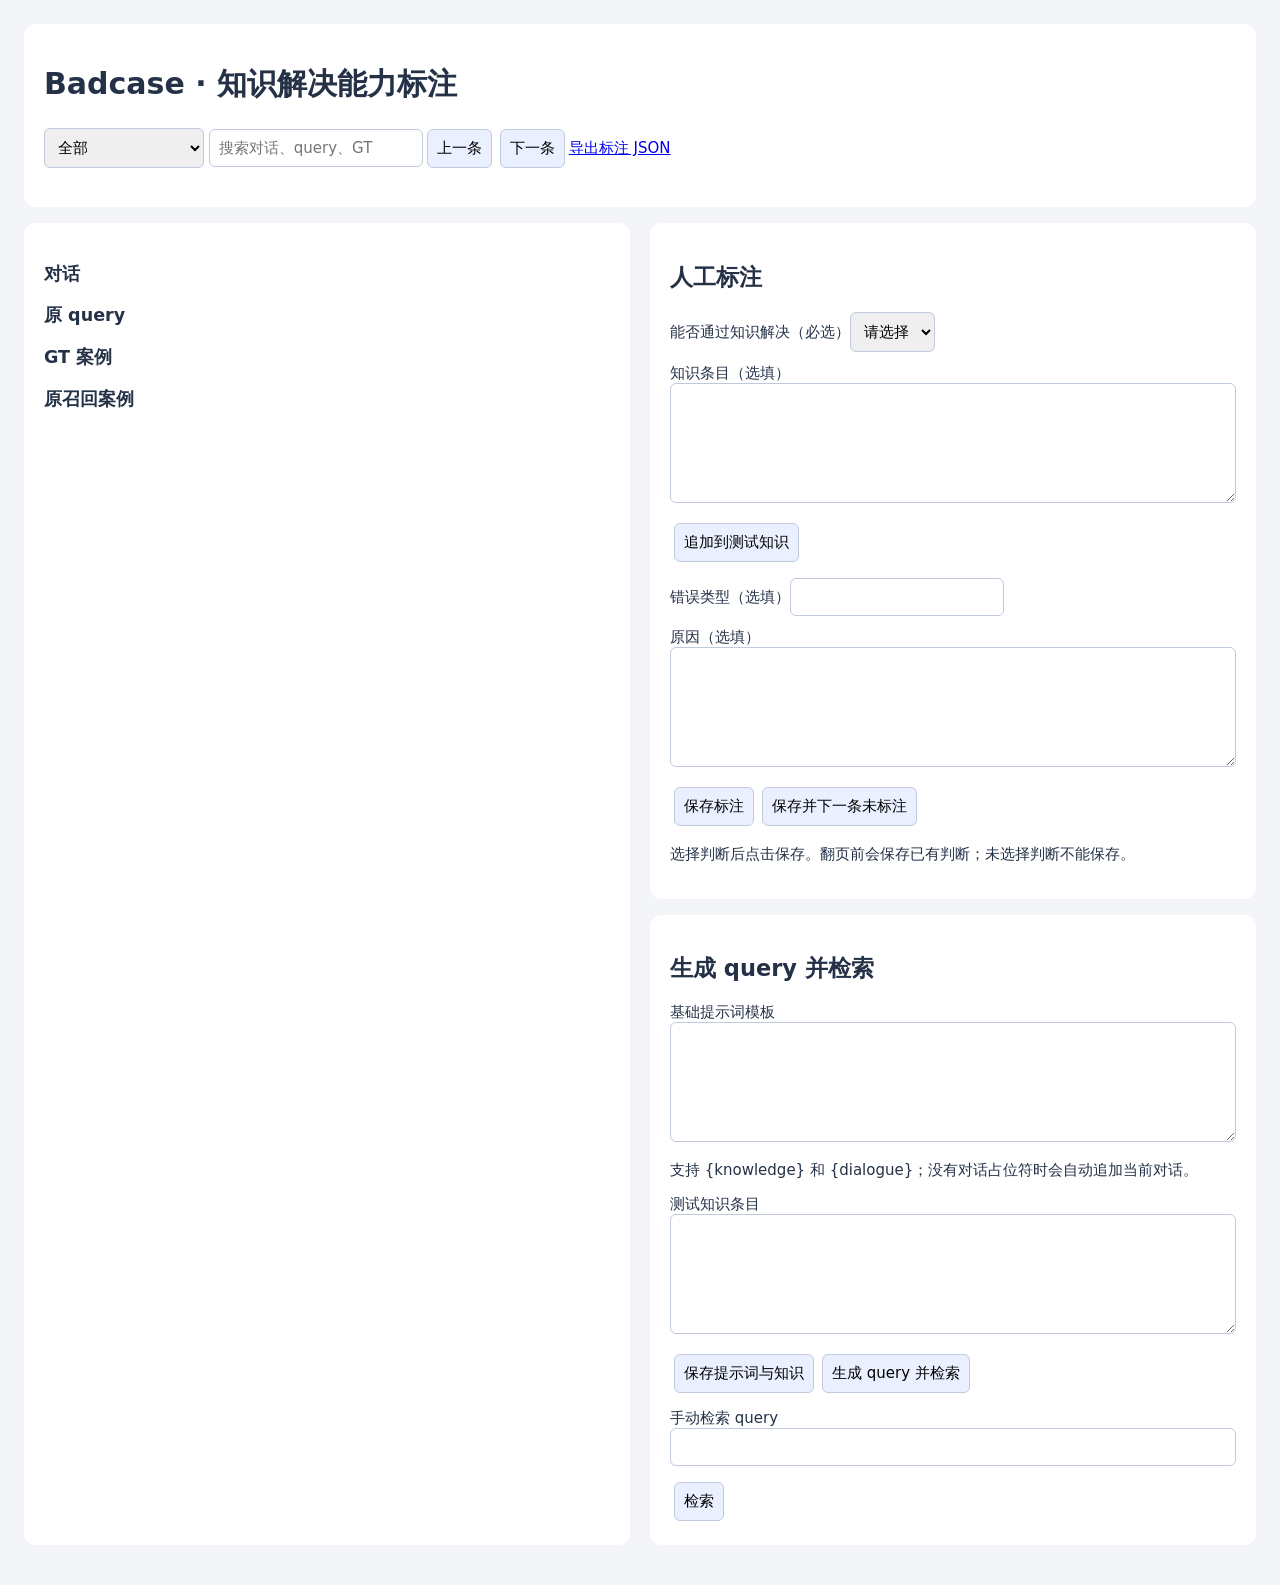
==== label_badcase/knowledge_static/index.html @ 34fce2ea "添加知识判断标注器" ====
<!doctype html><html lang="zh"><meta charset="utf-8"><title>知识解决能力标注</title><style>body{font:15px system-ui;background:#f3f5f9;color:#243147;margin:24px}header,section{background:white;padding:20px;border-radius:12px;margin-bottom:16px}main{display:grid;grid-template-columns:1fr 1fr;gap:20px}textarea,input,select,button{font:inherit;padding:9px;border:1px solid #bfcbdc;border-radius:6px;box-sizing:border-box}textarea{width:100%;min-height:120px}button{cursor:pointer;background:#eaf0ff;margin:4px}pre{white-space:pre-wrap;overflow-wrap:anywhere}label{display:block;margin:12px 0}#status{color:#125ba4}details{padding:10px;border-bottom:1px solid #ddd}@media(max-width:900px){main{display:block}}</style>
<header><h1>Badcase · 知识解决能力标注</h1><p id="stats"></p><select id="filter"><option value="all">全部</option><option value="pending">未标注</option><option value="yes">能通过知识解决</option><option value="no">不能通过知识解决</option></select> <input id="search" placeholder="搜索对话、query、GT"><button id="prev">上一条</button><button id="next">下一条</button><span id="position"></span><a href="/api/export" download="knowledge_annotations.json">导出标注 JSON</a><p id="status" role="status"></p></header>
<main><section><h2 id="recordTitle"></h2><h3>对话</h3><pre id="dialogue"></pre><h3>原 query</h3><pre id="original"></pre><h3>GT 案例</h3><div id="gt"></div><h3>原召回案例</h3><div id="retrieved"></div></section><div><section><h2>人工标注</h2><label>能否通过知识解决（必选）<select id="decision"><option value="">请选择</option><option value="yes">能</option><option value="no">不能</option></select></label><div id="yesFields"><label>知识条目（选填）<textarea id="entry"></textarea></label><button id="useEntry">追加到测试知识</button></div><div id="noFields"><label>错误类型（选填）<input id="errorType" list="types"><datalist id="types"></datalist></label><label>原因（选填）<textarea id="reason"></textarea></label></div><button id="save">保存标注</button><button id="saveNext">保存并下一条未标注</button><p>选择判断后点击保存。翻页前会保存已有判断；未选择判断不能保存。</p></section><section><h2>生成 query 并检索</h2><label>基础提示词模板<textarea id="prompt"></textarea></label><p>支持 {knowledge} 和 {dialogue}；没有对话占位符时会自动追加当前对话。</p><label>测试知识条目<textarea id="knowledge"></textarea></label><button id="saveSettings">保存提示词与知识</button><button id="generate">生成 query 并检索</button><label>手动检索 query<input id="query" style="width:100%"></label><button id="retrieve">检索</button><div id="results"></div></section></div></main><script src="/app.js"></script></html>
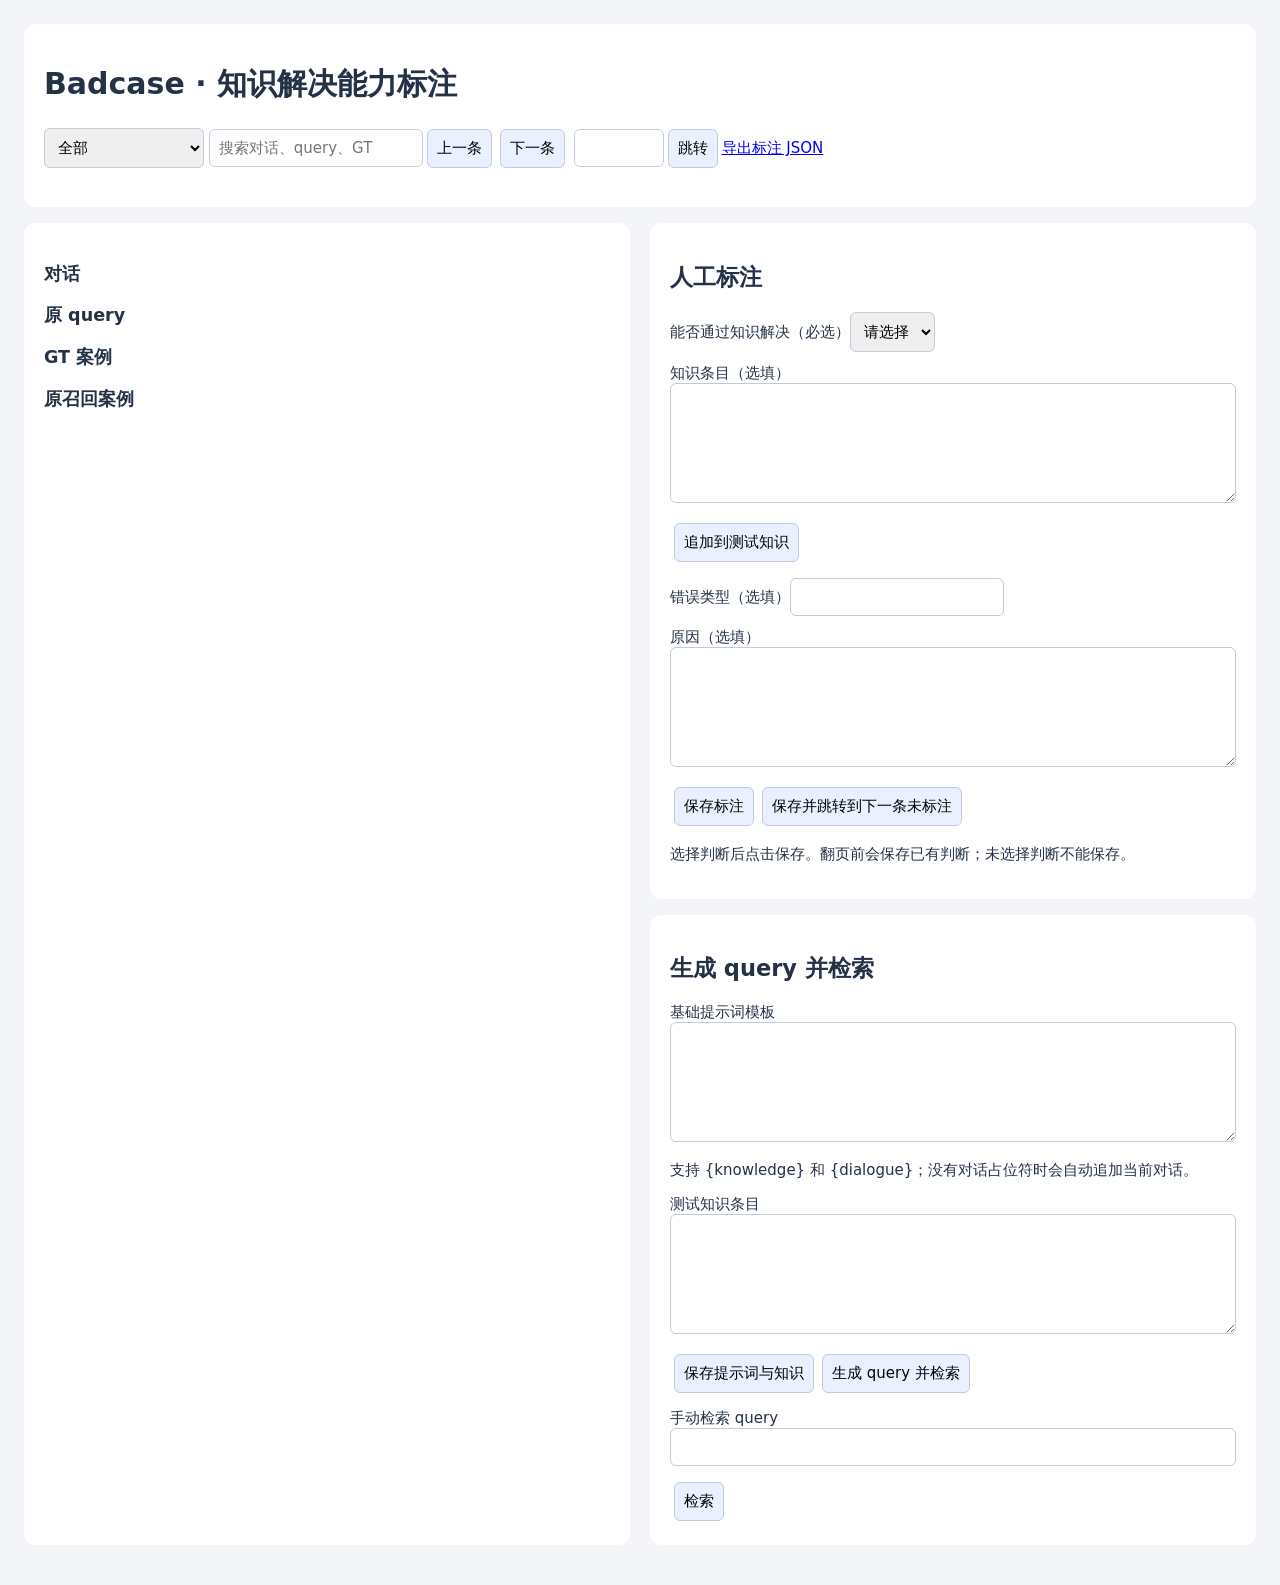
==== commit 8fa64409: "完善标注器" ====
--- a/label_badcase/knowledge_static/index.html
+++ b/label_badcase/knowledge_static/index.html
@@ -1,3 +1,3 @@
 <!doctype html><html lang="zh"><meta charset="utf-8"><title>知识解决能力标注</title><style>body{font:15px system-ui;background:#f3f5f9;color:#243147;margin:24px}header,section{background:white;padding:20px;border-radius:12px;margin-bottom:16px}main{display:grid;grid-template-columns:1fr 1fr;gap:20px}textarea,input,select,button{font:inherit;padding:9px;border:1px solid #bfcbdc;border-radius:6px;box-sizing:border-box}textarea{width:100%;min-height:120px}button{cursor:pointer;background:#eaf0ff;margin:4px}pre{white-space:pre-wrap;overflow-wrap:anywhere}label{display:block;margin:12px 0}#status{color:#125ba4}details{padding:10px;border-bottom:1px solid #ddd}@media(max-width:900px){main{display:block}}</style>
-<header><h1>Badcase · 知识解决能力标注</h1><p id="stats"></p><select id="filter"><option value="all">全部</option><option value="pending">未标注</option><option value="yes">能通过知识解决</option><option value="no">不能通过知识解决</option></select> <input id="search" placeholder="搜索对话、query、GT"><button id="prev">上一条</button><button id="next">下一条</button><span id="position"></span><a href="/api/export" download="knowledge_annotations.json">导出标注 JSON</a><p id="status" role="status"></p></header>
-<main><section><h2 id="recordTitle"></h2><h3>对话</h3><pre id="dialogue"></pre><h3>原 query</h3><pre id="original"></pre><h3>GT 案例</h3><div id="gt"></div><h3>原召回案例</h3><div id="retrieved"></div></section><div><section><h2>人工标注</h2><label>能否通过知识解决（必选）<select id="decision"><option value="">请选择</option><option value="yes">能</option><option value="no">不能</option></select></label><div id="yesFields"><label>知识条目（选填）<textarea id="entry"></textarea></label><button id="useEntry">追加到测试知识</button></div><div id="noFields"><label>错误类型（选填）<input id="errorType" list="types"><datalist id="types"></datalist></label><label>原因（选填）<textarea id="reason"></textarea></label></div><button id="save">保存标注</button><button id="saveNext">保存并下一条未标注</button><p>选择判断后点击保存。翻页前会保存已有判断；未选择判断不能保存。</p></section><section><h2>生成 query 并检索</h2><label>基础提示词模板<textarea id="prompt"></textarea></label><p>支持 {knowledge} 和 {dialogue}；没有对话占位符时会自动追加当前对话。</p><label>测试知识条目<textarea id="knowledge"></textarea></label><button id="saveSettings">保存提示词与知识</button><button id="generate">生成 query 并检索</button><label>手动检索 query<input id="query" style="width:100%"></label><button id="retrieve">检索</button><div id="results"></div></section></div></main><script src="/app.js"></script></html>
+<header><h1>Badcase · 知识解决能力标注</h1><p id="stats"></p><select id="filter"><option value="all">全部</option><option value="pending">未标注</option><option value="yes">能通过知识解决</option><option value="no">不能通过知识解决</option></select> <input id="search" placeholder="搜索对话、query、GT"><button id="prev">上一条</button><button id="next">下一条</button><span id="position"></span> <input id="pageNumber" type="number" min="1" step="1" aria-label="跳转页码" style="width:90px"><button id="jump">跳转</button><a href="/api/export" download="knowledge_annotations.json">导出标注 JSON</a><p id="status" role="status"></p></header>
+<main><section><h2 id="recordTitle"></h2><h3>对话</h3><pre id="dialogue"></pre><h3>原 query</h3><pre id="original"></pre><h3>GT 案例</h3><div id="gt"></div><h3>原召回案例</h3><div id="retrieved"></div></section><div><section><h2>人工标注</h2><label>能否通过知识解决（必选）<select id="decision"><option value="">请选择</option><option value="yes">能</option><option value="no">不能</option></select></label><div id="yesFields"><label>知识条目（选填）<textarea id="entry"></textarea></label><button id="useEntry">追加到测试知识</button></div><div id="noFields"><label>错误类型（选填）<input id="errorType" list="types"><datalist id="types"></datalist></label><label>原因（选填）<textarea id="reason"></textarea></label></div><button id="save">保存标注</button><button id="saveNext">保存并跳转到下一条未标注</button><p>选择判断后点击保存。翻页前会保存已有判断；未选择判断不能保存。</p></section><section><h2>生成 query 并检索</h2><label>基础提示词模板<textarea id="prompt"></textarea></label><p>支持 {knowledge} 和 {dialogue}；没有对话占位符时会自动追加当前对话。</p><label>测试知识条目<textarea id="knowledge"></textarea></label><button id="saveSettings">保存提示词与知识</button><button id="generate">生成 query 并检索</button><label>手动检索 query<input id="query" style="width:100%"></label><button id="retrieve">检索</button><div id="results"></div></section></div></main><script src="/app.js"></script></html>
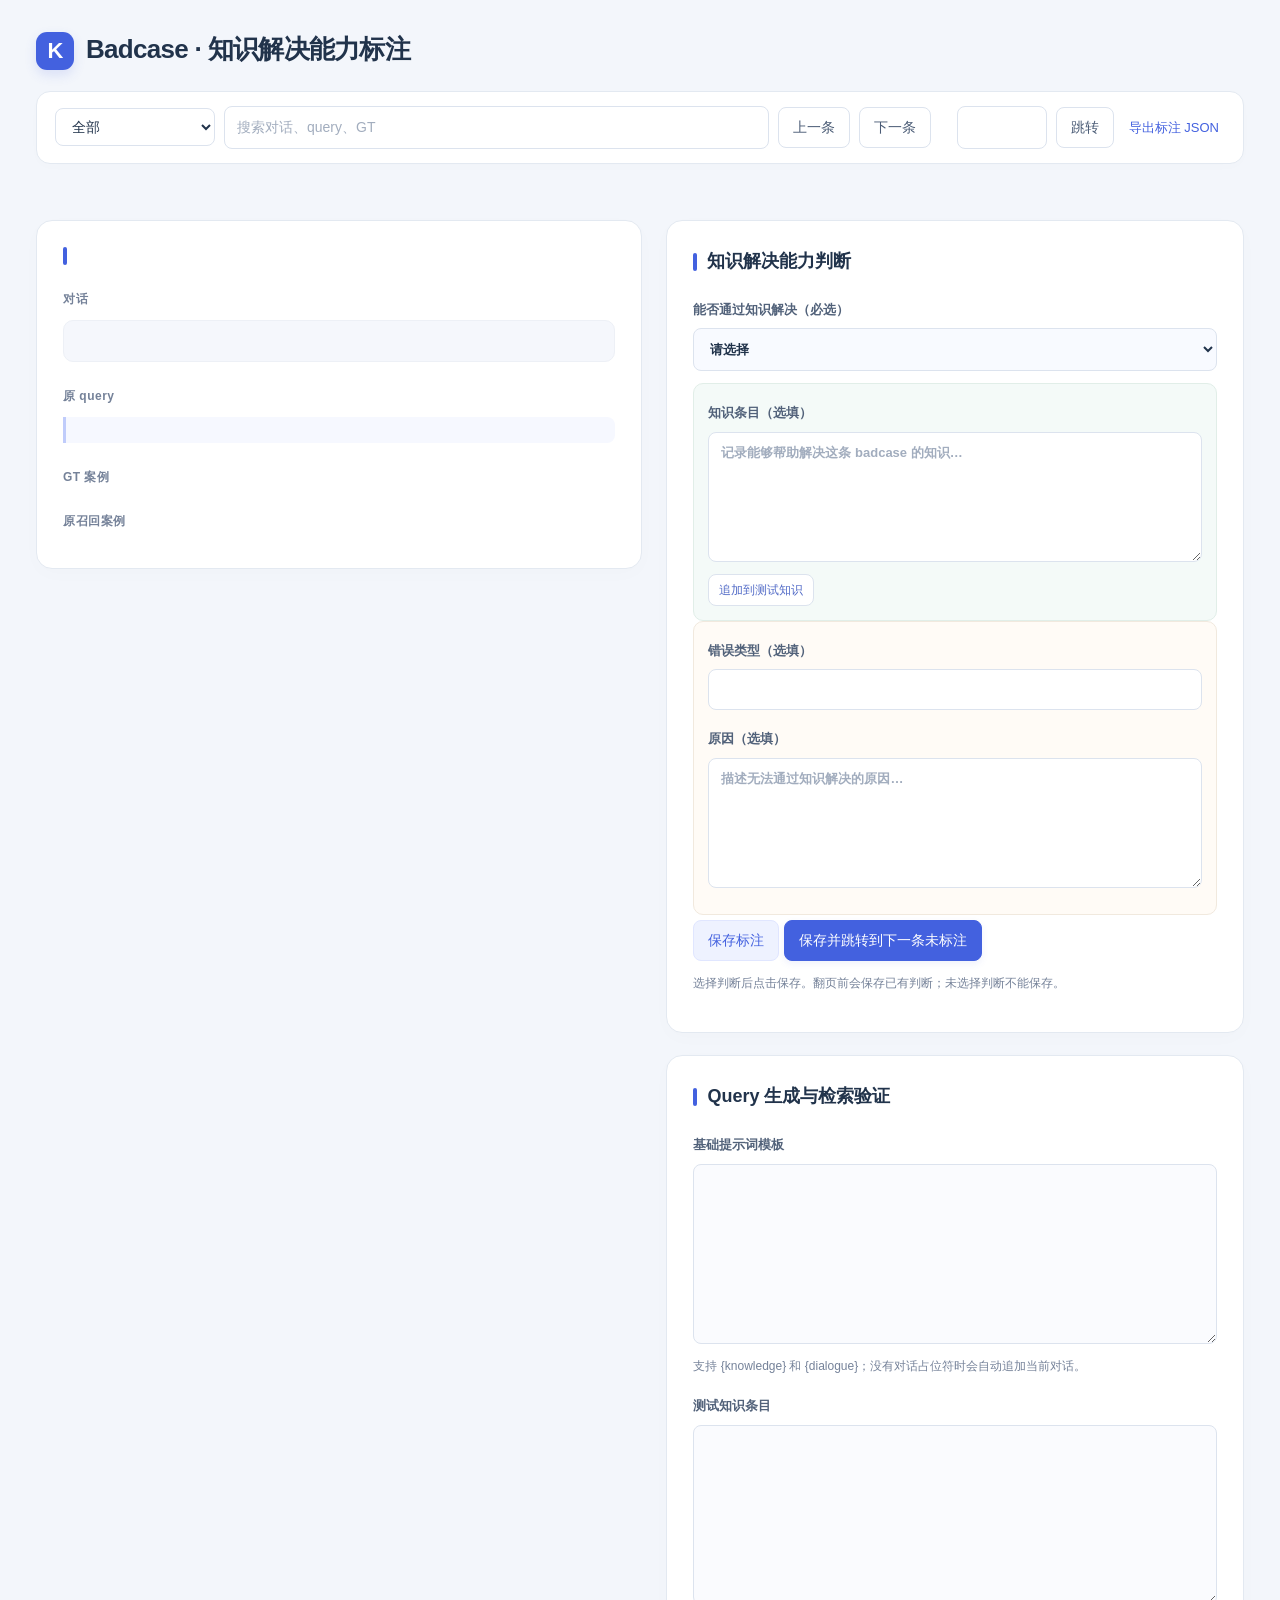
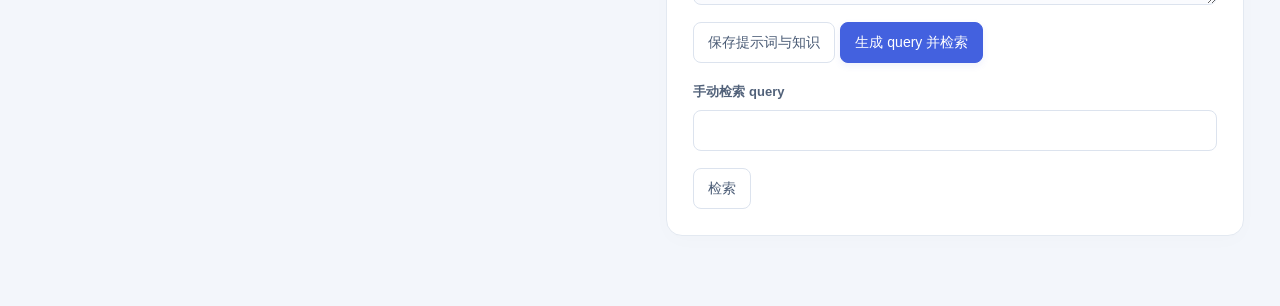
==== commit 416a2356: "样式美化" ====
--- a/label_badcase/knowledge_static/index.html
+++ b/label_badcase/knowledge_static/index.html
@@ -1,3 +1,5 @@
-<!doctype html><html lang="zh"><meta charset="utf-8"><title>知识解决能力标注</title><style>body{font:15px system-ui;background:#f3f5f9;color:#243147;margin:24px}header,section{background:white;padding:20px;border-radius:12px;margin-bottom:16px}main{display:grid;grid-template-columns:1fr 1fr;gap:20px}textarea,input,select,button{font:inherit;padding:9px;border:1px solid #bfcbdc;border-radius:6px;box-sizing:border-box}textarea{width:100%;min-height:120px}button{cursor:pointer;background:#eaf0ff;margin:4px}pre{white-space:pre-wrap;overflow-wrap:anywhere}label{display:block;margin:12px 0}#status{color:#125ba4}details{padding:10px;border-bottom:1px solid #ddd}@media(max-width:900px){main{display:block}}</style>
-<header><h1>Badcase · 知识解决能力标注</h1><p id="stats"></p><select id="filter"><option value="all">全部</option><option value="pending">未标注</option><option value="yes">能通过知识解决</option><option value="no">不能通过知识解决</option></select> <input id="search" placeholder="搜索对话、query、GT"><button id="prev">上一条</button><button id="next">下一条</button><span id="position"></span> <input id="pageNumber" type="number" min="1" step="1" aria-label="跳转页码" style="width:90px"><button id="jump">跳转</button><a href="/api/export" download="knowledge_annotations.json">导出标注 JSON</a><p id="status" role="status"></p></header>
-<main><section><h2 id="recordTitle"></h2><h3>对话</h3><pre id="dialogue"></pre><h3>原 query</h3><pre id="original"></pre><h3>GT 案例</h3><div id="gt"></div><h3>原召回案例</h3><div id="retrieved"></div></section><div><section><h2>人工标注</h2><label>能否通过知识解决（必选）<select id="decision"><option value="">请选择</option><option value="yes">能</option><option value="no">不能</option></select></label><div id="yesFields"><label>知识条目（选填）<textarea id="entry"></textarea></label><button id="useEntry">追加到测试知识</button></div><div id="noFields"><label>错误类型（选填）<input id="errorType" list="types"><datalist id="types"></datalist></label><label>原因（选填）<textarea id="reason"></textarea></label></div><button id="save">保存标注</button><button id="saveNext">保存并跳转到下一条未标注</button><p>选择判断后点击保存。翻页前会保存已有判断；未选择判断不能保存。</p></section><section><h2>生成 query 并检索</h2><label>基础提示词模板<textarea id="prompt"></textarea></label><p>支持 {knowledge} 和 {dialogue}；没有对话占位符时会自动追加当前对话。</p><label>测试知识条目<textarea id="knowledge"></textarea></label><button id="saveSettings">保存提示词与知识</button><button id="generate">生成 query 并检索</button><label>手动检索 query<input id="query" style="width:100%"></label><button id="retrieve">检索</button><div id="results"></div></section></div></main><script src="/app.js"></script></html>
+<!doctype html><html lang="zh"><meta charset="utf-8"><title>知识解决能力标注</title><meta name="viewport" content="width=device-width, initial-scale=1"><style>
+:root{color-scheme:light;--ink:#21334b;--muted:#758299;--line:#e3e9f1;--blue:#4361df;--soft:#f5f7fc}*{box-sizing:border-box}body{margin:0;padding:28px 36px 48px;background:#f3f6fb;color:var(--ink);font:14px/1.65 -apple-system,BlinkMacSystemFont,"Segoe UI","PingFang SC","Microsoft YaHei",sans-serif}header{max-width:1700px;margin:0 auto 24px;padding:0}h1{font-size:26px;letter-spacing:-.7px;margin:0;font-weight:750}h1:before{content:"K";display:inline-grid;place-items:center;width:38px;height:38px;margin-right:12px;border-radius:11px;background:var(--blue);color:white;font-size:22px;box-shadow:0 5px 12px #4361df25}#stats{margin:12px 0 20px 52px;color:var(--muted);font-size:13px}.toolbar{display:flex;align-items:center;flex-wrap:wrap;gap:9px;background:white;border:1px solid var(--line);padding:14px 18px;border-radius:14px;box-shadow:0 3px 12px #21334b03}.toolbar #search{flex:1;min-width:180px}.toolbar #filter{min-width:160px}.toolbar a{margin-left:auto;color:var(--blue);text-decoration:none;font-size:13px;padding:6px}#position{font-size:12px;color:var(--muted);margin:0 4px}#status{margin:10px 4px 0;color:var(--blue);font-size:13px;min-height:22px}main{display:grid;grid-template-columns:minmax(0,1.05fr) minmax(0,1fr);align-items:start;gap:24px;max-width:1700px;margin:auto}main>div{min-width:0}section{background:white;border:1px solid var(--line);border-radius:16px;padding:26px;margin-bottom:22px;box-shadow:0 5px 20px #24314704;min-width:0}h2{font-size:18px;margin:0 0 22px;display:flex;align-items:center;gap:10px}h2:before{content:"";width:4px;height:18px;background:var(--blue);border-radius:3px}h3{font-size:12px;color:var(--muted);font-weight:650;margin:25px 0 10px;letter-spacing:.5px}pre{font:13px/1.85 "SFMono-Regular",Consolas,"PingFang SC",monospace;white-space:pre-wrap;overflow-wrap:anywhere;margin:0}#dialogue{background:var(--soft);border:1px solid #edf0f6;border-radius:10px;padding:20px;max-height:520px;overflow:auto}#original{padding:13px 16px;border-left:3px solid #c0ccfb;background:#f6f8ff;border-radius:0 8px 8px 0;color:#4c5d84}input,select,textarea,button{font:inherit;transition:border-color .15s,box-shadow .15s,background .15s}input,select,textarea{border:1px solid #dce3ee;border-radius:8px;padding:9px 12px;background:white;color:var(--ink);max-width:100%}input::placeholder,textarea::placeholder{color:#a2adbe}input:focus,select:focus,textarea:focus{outline:none;border-color:#8a9cf0;box-shadow:0 0 0 3px #4361df12}textarea{display:block;width:100%;min-height:130px;resize:vertical;line-height:1.7;margin-top:8px}#prompt,#knowledge{font-family:"SFMono-Regular",Consolas,"PingFang SC",monospace;font-size:13px;background:#fafbfe;min-height:180px}label{display:block;color:#52627a;font-size:13px;font-weight:600;margin:18px 0 12px}label select,label input{display:block;margin-top:8px;width:100%;font-weight:400}#decision{font-weight:600;background:#f8faff;padding:12px}button{border:1px solid #dce3ee;border-radius:8px;background:white;color:#4b5c76;padding:9px 14px;cursor:pointer;white-space:normal;line-height:1.5}button:hover{background:#f4f6fc;border-color:#aab9e1}button:focus-visible,a:focus-visible{outline:3px solid #afbcfa;outline-offset:2px}button:disabled{opacity:.5;cursor:wait}#saveNext,#generate{background:var(--blue);border-color:var(--blue);color:white;box-shadow:0 3px 7px #4361df16}#saveNext:hover,#generate:hover{background:#354fc5}#save{color:var(--blue);background:#eef2ff;border-color:#e0e6ff}#useEntry{font-size:12px;padding:6px 10px;color:#526bc7}section>button{margin:5px 5px 0 0}section>p{font-size:12px;color:var(--muted);line-height:1.8}details{border:1px solid var(--line);border-radius:9px;margin:8px 0;overflow:hidden}summary{cursor:pointer;line-height:1.7;padding:12px 14px;font-size:13px;background:#fcfdff;overflow-wrap:anywhere}summary:hover{background:#f4f7fd}details[open] summary{border-bottom:1px solid var(--line);color:var(--blue)}details pre{padding:15px;color:#59697e;background:white}#results:not(:empty){margin-top:22px;padding-top:4px;border-top:1px solid var(--line)}#yesFields{padding:0 14px 14px;border-radius:10px;background:#f4faf8;border:1px solid #e1eee8}#noFields{padding:0 14px 14px;border-radius:10px;background:#fffbf6;border:1px solid #f1e9de}[hidden]{display:none!important}@media(min-width:1500px){body{padding-left:4vw;padding-right:4vw}}@media(max-width:1000px){body{padding:20px}main{grid-template-columns:1fr}.toolbar #search{min-width:140px}section{padding:22px}}@media(max-width:550px){body{padding:14px}h1{font-size:20px}#stats{margin-left:0}.toolbar{padding:12px;gap:7px}.toolbar #filter,.toolbar #search{width:100%;flex-basis:100%}.toolbar a{margin-left:0}section{padding:18px;border-radius:12px}#saveNext{width:100%;margin-top:10px}}
+</style>
+<header><h1>Badcase · 知识解决能力标注</h1><p id="stats"></p><div class="toolbar"><select id="filter"><option value="all">全部</option><option value="pending">未标注</option><option value="yes">能通过知识解决</option><option value="no">不能通过知识解决</option></select> <input id="search" placeholder="搜索对话、query、GT"><button id="prev">上一条</button><button id="next">下一条</button><span id="position"></span> <input id="pageNumber" type="number" min="1" step="1" aria-label="跳转页码" style="width:90px"><button id="jump">跳转</button><a href="/api/export" download="knowledge_annotations.json">导出标注 JSON</a></div><p id="status" role="status"></p></header>
+<main><section><h2 id="recordTitle"></h2><h3>对话</h3><pre id="dialogue"></pre><h3>原 query</h3><pre id="original"></pre><h3>GT 案例</h3><div id="gt"></div><h3>原召回案例</h3><div id="retrieved"></div></section><div><section><h2>知识解决能力判断</h2><label>能否通过知识解决（必选）<select id="decision"><option value="">请选择</option><option value="yes">能</option><option value="no">不能</option></select></label><div id="yesFields"><label>知识条目（选填）<textarea id="entry" placeholder="记录能够帮助解决这条 badcase 的知识…"></textarea></label><button id="useEntry">追加到测试知识</button></div><div id="noFields"><label>错误类型（选填）<input id="errorType" list="types"><datalist id="types"></datalist></label><label>原因（选填）<textarea id="reason" placeholder="描述无法通过知识解决的原因…"></textarea></label></div><button id="save">保存标注</button><button id="saveNext">保存并跳转到下一条未标注</button><p>选择判断后点击保存。翻页前会保存已有判断；未选择判断不能保存。</p></section><section><h2>Query 生成与检索验证</h2><label>基础提示词模板<textarea id="prompt"></textarea></label><p>支持 {knowledge} 和 {dialogue}；没有对话占位符时会自动追加当前对话。</p><label>测试知识条目<textarea id="knowledge"></textarea></label><button id="saveSettings">保存提示词与知识</button><button id="generate">生成 query 并检索</button><label>手动检索 query<input id="query" style="width:100%"></label><button id="retrieve">检索</button><div id="results"></div></section></div></main><script src="/app.js"></script></html>
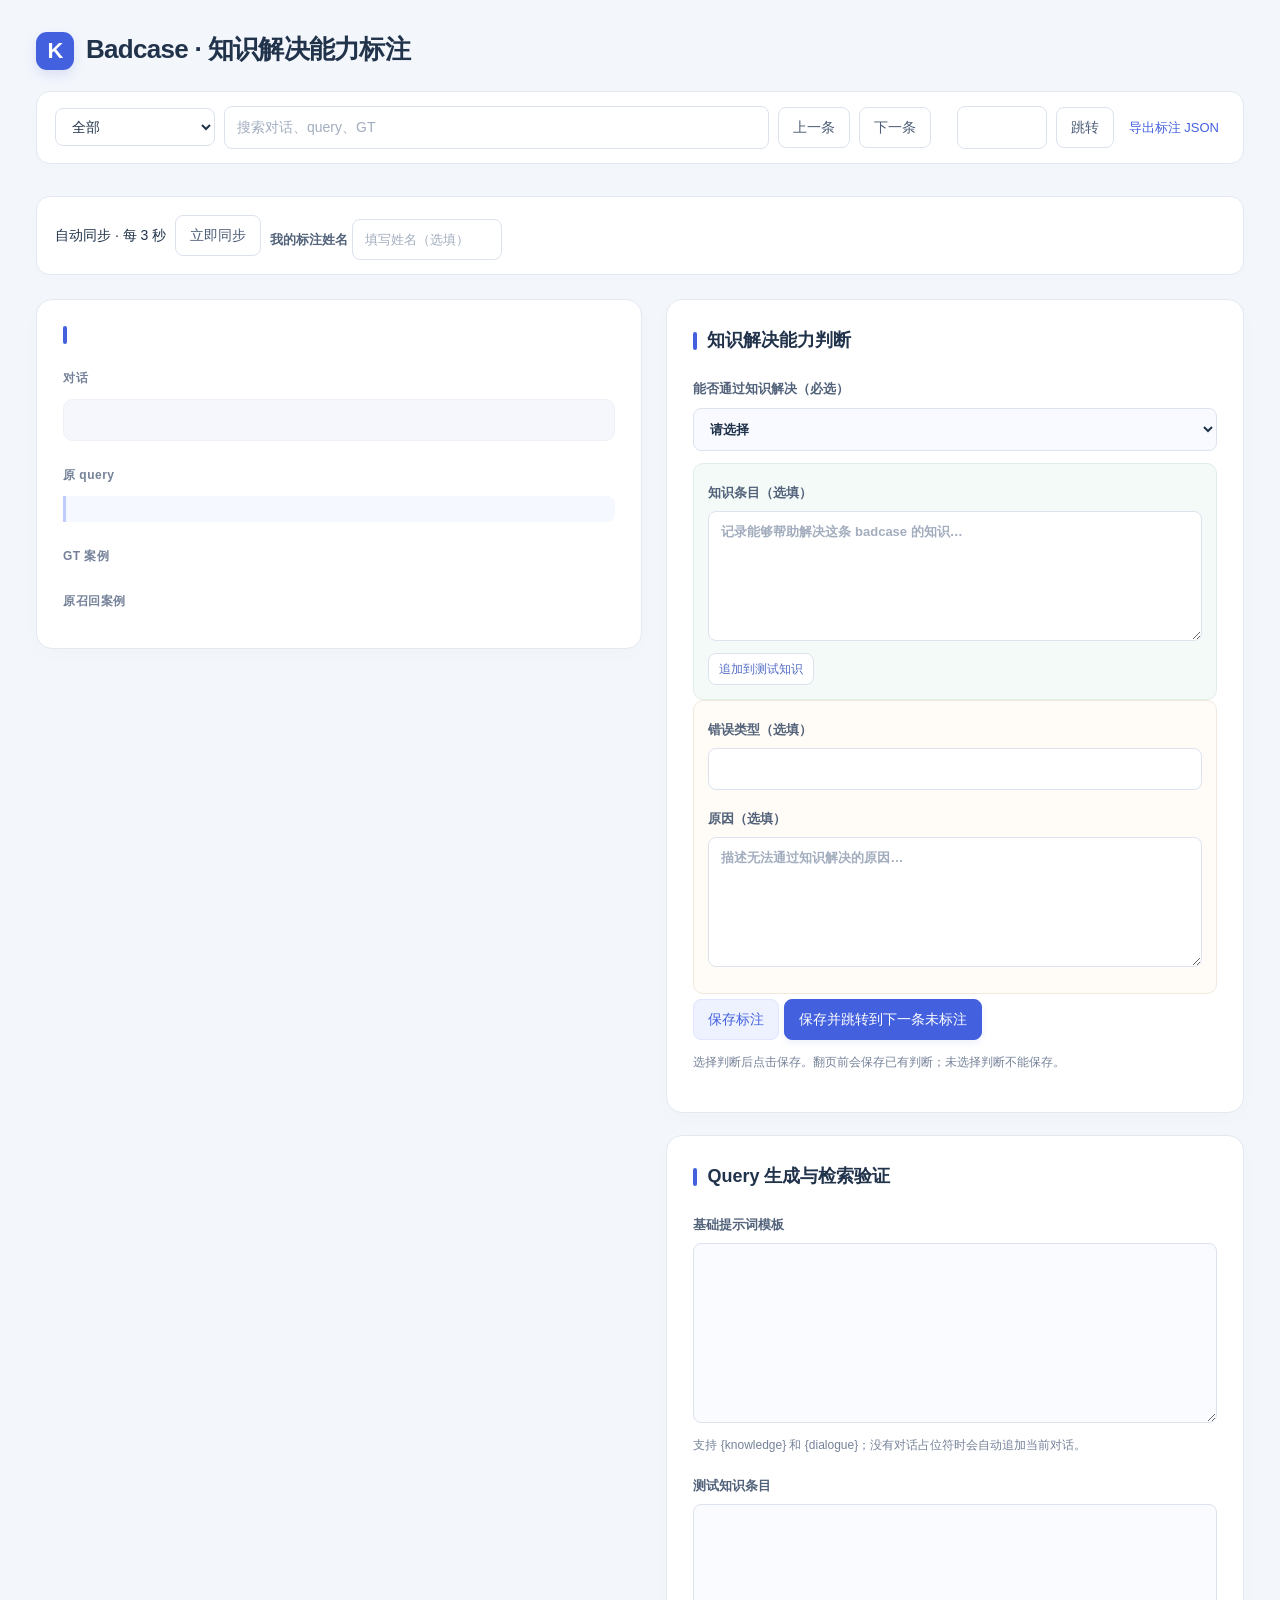
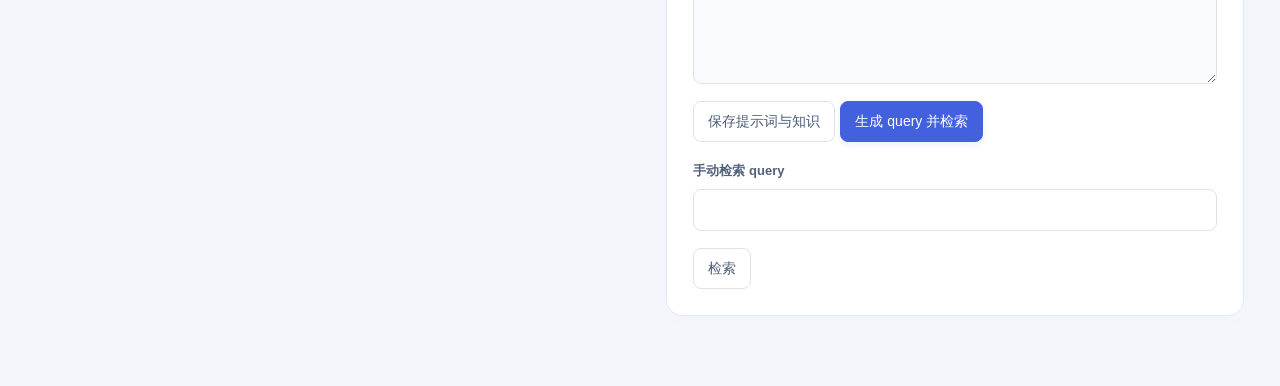
==== commit 13baa68c: "支持多人" ====
--- a/label_badcase/knowledge_static/index.html
+++ b/label_badcase/knowledge_static/index.html
@@ -1,5 +1,7 @@
 <!doctype html><html lang="zh"><meta charset="utf-8"><title>知识解决能力标注</title><meta name="viewport" content="width=device-width, initial-scale=1"><style>
 :root{color-scheme:light;--ink:#21334b;--muted:#758299;--line:#e3e9f1;--blue:#4361df;--soft:#f5f7fc}*{box-sizing:border-box}body{margin:0;padding:28px 36px 48px;background:#f3f6fb;color:var(--ink);font:14px/1.65 -apple-system,BlinkMacSystemFont,"Segoe UI","PingFang SC","Microsoft YaHei",sans-serif}header{max-width:1700px;margin:0 auto 24px;padding:0}h1{font-size:26px;letter-spacing:-.7px;margin:0;font-weight:750}h1:before{content:"K";display:inline-grid;place-items:center;width:38px;height:38px;margin-right:12px;border-radius:11px;background:var(--blue);color:white;font-size:22px;box-shadow:0 5px 12px #4361df25}#stats{margin:12px 0 20px 52px;color:var(--muted);font-size:13px}.toolbar{display:flex;align-items:center;flex-wrap:wrap;gap:9px;background:white;border:1px solid var(--line);padding:14px 18px;border-radius:14px;box-shadow:0 3px 12px #21334b03}.toolbar #search{flex:1;min-width:180px}.toolbar #filter{min-width:160px}.toolbar a{margin-left:auto;color:var(--blue);text-decoration:none;font-size:13px;padding:6px}#position{font-size:12px;color:var(--muted);margin:0 4px}#status{margin:10px 4px 0;color:var(--blue);font-size:13px;min-height:22px}main{display:grid;grid-template-columns:minmax(0,1.05fr) minmax(0,1fr);align-items:start;gap:24px;max-width:1700px;margin:auto}main>div{min-width:0}section{background:white;border:1px solid var(--line);border-radius:16px;padding:26px;margin-bottom:22px;box-shadow:0 5px 20px #24314704;min-width:0}h2{font-size:18px;margin:0 0 22px;display:flex;align-items:center;gap:10px}h2:before{content:"";width:4px;height:18px;background:var(--blue);border-radius:3px}h3{font-size:12px;color:var(--muted);font-weight:650;margin:25px 0 10px;letter-spacing:.5px}pre{font:13px/1.85 "SFMono-Regular",Consolas,"PingFang SC",monospace;white-space:pre-wrap;overflow-wrap:anywhere;margin:0}#dialogue{background:var(--soft);border:1px solid #edf0f6;border-radius:10px;padding:20px;max-height:520px;overflow:auto}#original{padding:13px 16px;border-left:3px solid #c0ccfb;background:#f6f8ff;border-radius:0 8px 8px 0;color:#4c5d84}input,select,textarea,button{font:inherit;transition:border-color .15s,box-shadow .15s,background .15s}input,select,textarea{border:1px solid #dce3ee;border-radius:8px;padding:9px 12px;background:white;color:var(--ink);max-width:100%}input::placeholder,textarea::placeholder{color:#a2adbe}input:focus,select:focus,textarea:focus{outline:none;border-color:#8a9cf0;box-shadow:0 0 0 3px #4361df12}textarea{display:block;width:100%;min-height:130px;resize:vertical;line-height:1.7;margin-top:8px}#prompt,#knowledge{font-family:"SFMono-Regular",Consolas,"PingFang SC",monospace;font-size:13px;background:#fafbfe;min-height:180px}label{display:block;color:#52627a;font-size:13px;font-weight:600;margin:18px 0 12px}label select,label input{display:block;margin-top:8px;width:100%;font-weight:400}#decision{font-weight:600;background:#f8faff;padding:12px}button{border:1px solid #dce3ee;border-radius:8px;background:white;color:#4b5c76;padding:9px 14px;cursor:pointer;white-space:normal;line-height:1.5}button:hover{background:#f4f6fc;border-color:#aab9e1}button:focus-visible,a:focus-visible{outline:3px solid #afbcfa;outline-offset:2px}button:disabled{opacity:.5;cursor:wait}#saveNext,#generate{background:var(--blue);border-color:var(--blue);color:white;box-shadow:0 3px 7px #4361df16}#saveNext:hover,#generate:hover{background:#354fc5}#save{color:var(--blue);background:#eef2ff;border-color:#e0e6ff}#useEntry{font-size:12px;padding:6px 10px;color:#526bc7}section>button{margin:5px 5px 0 0}section>p{font-size:12px;color:var(--muted);line-height:1.8}details{border:1px solid var(--line);border-radius:9px;margin:8px 0;overflow:hidden}summary{cursor:pointer;line-height:1.7;padding:12px 14px;font-size:13px;background:#fcfdff;overflow-wrap:anywhere}summary:hover{background:#f4f7fd}details[open] summary{border-bottom:1px solid var(--line);color:var(--blue)}details pre{padding:15px;color:#59697e;background:white}#results:not(:empty){margin-top:22px;padding-top:4px;border-top:1px solid var(--line)}#yesFields{padding:0 14px 14px;border-radius:10px;background:#f4faf8;border:1px solid #e1eee8}#noFields{padding:0 14px 14px;border-radius:10px;background:#fffbf6;border:1px solid #f1e9de}[hidden]{display:none!important}@media(min-width:1500px){body{padding-left:4vw;padding-right:4vw}}@media(max-width:1000px){body{padding:20px}main{grid-template-columns:1fr}.toolbar #search{min-width:140px}section{padding:22px}}@media(max-width:550px){body{padding:14px}h1{font-size:20px}#stats{margin-left:0}.toolbar{padding:12px;gap:7px}.toolbar #filter,.toolbar #search{width:100%;flex-basis:100%}.toolbar a{margin-left:0}section{padding:18px;border-radius:12px}#saveNext{width:100%;margin-top:10px}}
+
+.gt-banner{display:flex;flex-wrap:wrap;align-items:center;justify-content:space-between;gap:6px;padding:13px 15px;margin:12px 0;border:1px solid #76c7a3;border-left:5px solid #159367;background:#e9f8f0;border-radius:9px;color:#126b4a}.gt-banner strong{font-size:14px}.gt-banner span{font-size:12px}.gt-hit{border:2px solid #35a777;box-shadow:0 0 0 3px #35a77712}.gt-hit summary,.gt-hit[open] summary{background:#edf9f2;color:#126b4a;font-weight:700}.gt-hit summary:hover{background:#dff3e8}.gt-miss{padding:10px 14px;margin:12px 0;border:1px solid #efd6ab;border-radius:8px;background:#fff8eb;color:#98651b;font-size:13px}
 </style>
-<header><h1>Badcase · 知识解决能力标注</h1><p id="stats"></p><div class="toolbar"><select id="filter"><option value="all">全部</option><option value="pending">未标注</option><option value="yes">能通过知识解决</option><option value="no">不能通过知识解决</option></select> <input id="search" placeholder="搜索对话、query、GT"><button id="prev">上一条</button><button id="next">下一条</button><span id="position"></span> <input id="pageNumber" type="number" min="1" step="1" aria-label="跳转页码" style="width:90px"><button id="jump">跳转</button><a href="/api/export" download="knowledge_annotations.json">导出标注 JSON</a></div><p id="status" role="status"></p></header>
+<header><h1>Badcase · 知识解决能力标注</h1><p id="stats"></p><div class="toolbar"><select id="filter"><option value="all">全部</option><option value="pending">未标注</option><option value="yes">能通过知识解决</option><option value="no">不能通过知识解决</option></select> <input id="search" placeholder="搜索对话、query、GT"><button id="prev">上一条</button><button id="next">下一条</button><span id="position"></span> <input id="pageNumber" type="number" min="1" step="1" aria-label="跳转页码" style="width:90px"><button id="jump">跳转</button><a href="/api/export" download="knowledge_annotations.json">导出标注 JSON</a></div><p id="status" role="status"></p><div class="toolbar"><span id="syncStatus">自动同步 · 每 3 秒</span><button id="syncNow">立即同步</button><label style="margin:0">我的标注姓名 <input id="owner" placeholder="填写姓名（选填）" style="display:inline;width:150px"></label></div><div id="conflicts" hidden class="gt-miss"><strong>检测到其他人的修改，当前输入已保留</strong><pre id="remoteChanges"></pre><button id="acceptRemote">采用最新标注</button><button id="keepLocal">保留我的标注并保存</button><button id="acceptSettings">采用最新提示词与知识</button><button id="keepSettings">保留我的提示词与知识并保存</button></div></header>
 <main><section><h2 id="recordTitle"></h2><h3>对话</h3><pre id="dialogue"></pre><h3>原 query</h3><pre id="original"></pre><h3>GT 案例</h3><div id="gt"></div><h3>原召回案例</h3><div id="retrieved"></div></section><div><section><h2>知识解决能力判断</h2><label>能否通过知识解决（必选）<select id="decision"><option value="">请选择</option><option value="yes">能</option><option value="no">不能</option></select></label><div id="yesFields"><label>知识条目（选填）<textarea id="entry" placeholder="记录能够帮助解决这条 badcase 的知识…"></textarea></label><button id="useEntry">追加到测试知识</button></div><div id="noFields"><label>错误类型（选填）<input id="errorType" list="types"><datalist id="types"></datalist></label><label>原因（选填）<textarea id="reason" placeholder="描述无法通过知识解决的原因…"></textarea></label></div><button id="save">保存标注</button><button id="saveNext">保存并跳转到下一条未标注</button><p>选择判断后点击保存。翻页前会保存已有判断；未选择判断不能保存。</p></section><section><h2>Query 生成与检索验证</h2><label>基础提示词模板<textarea id="prompt"></textarea></label><p>支持 {knowledge} 和 {dialogue}；没有对话占位符时会自动追加当前对话。</p><label>测试知识条目<textarea id="knowledge"></textarea></label><button id="saveSettings">保存提示词与知识</button><button id="generate">生成 query 并检索</button><label>手动检索 query<input id="query" style="width:100%"></label><button id="retrieve">检索</button><div id="results"></div></section></div></main><script src="/app.js"></script></html>
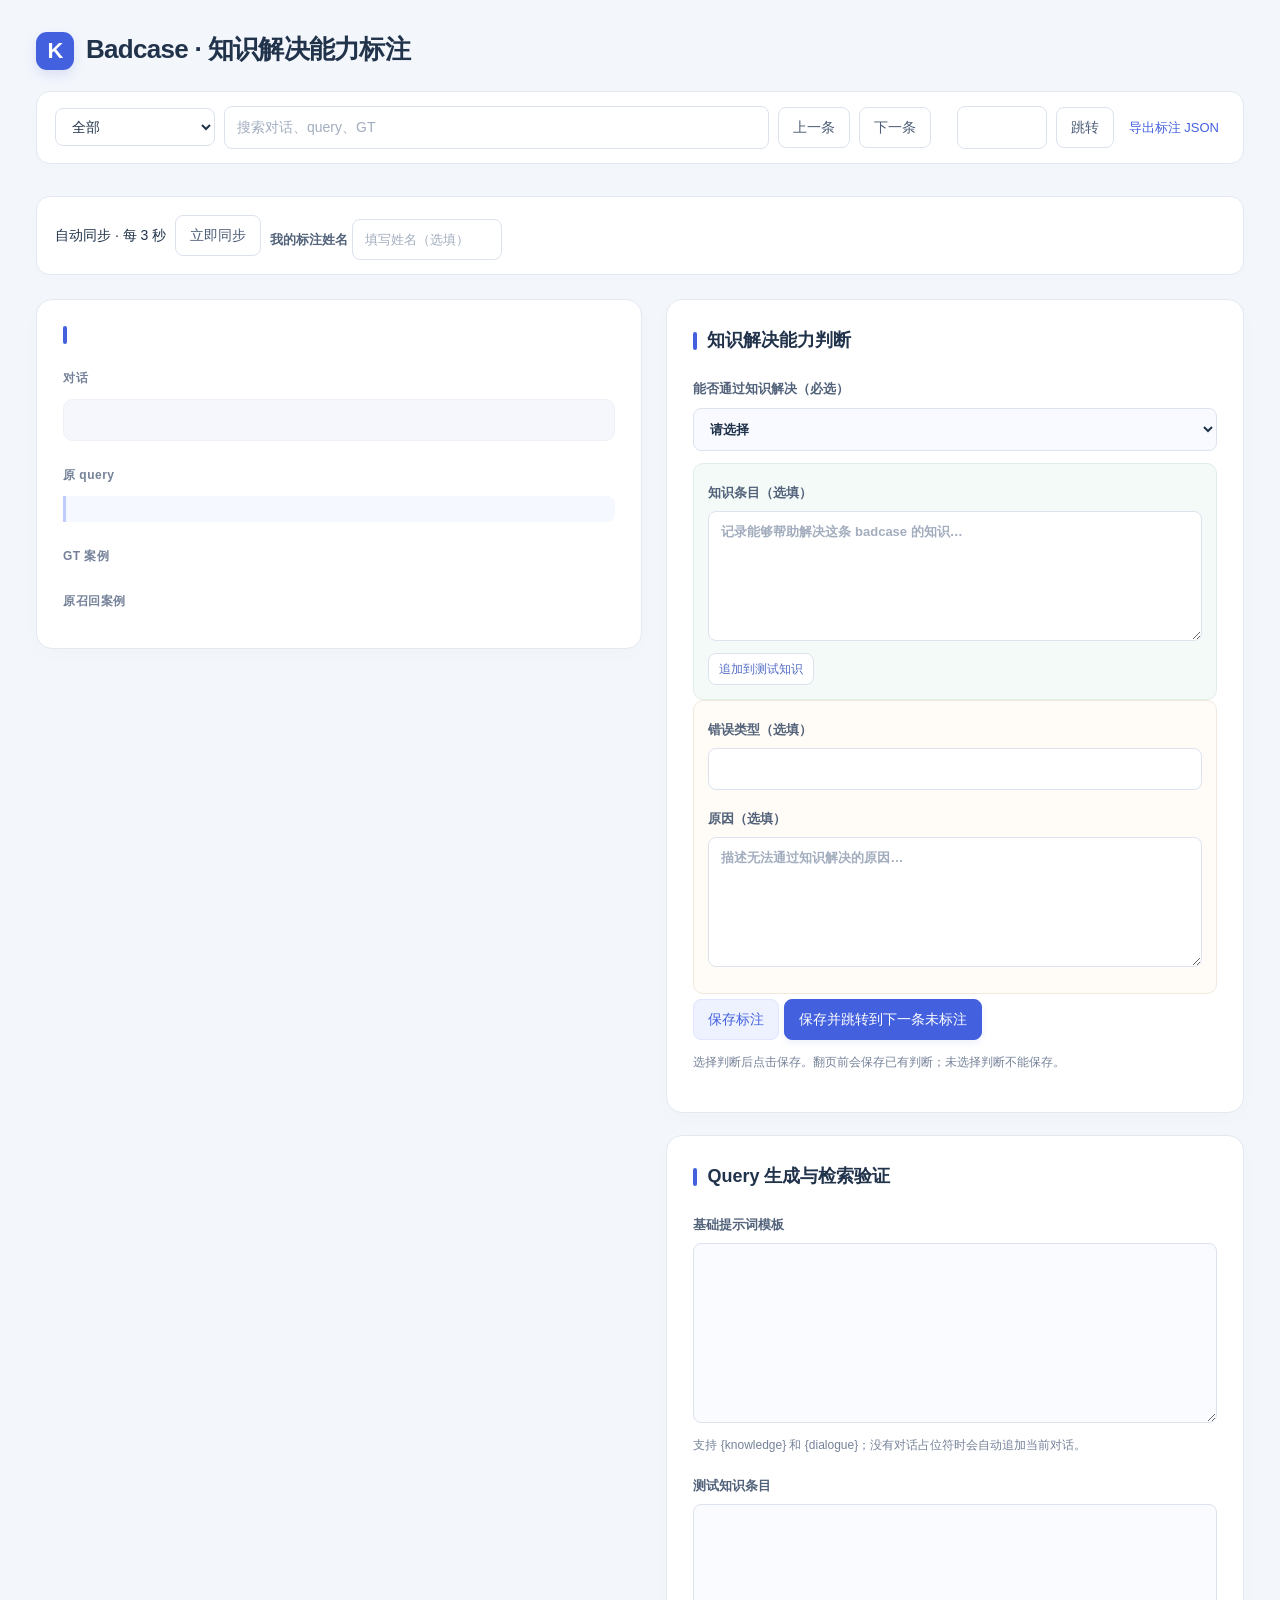
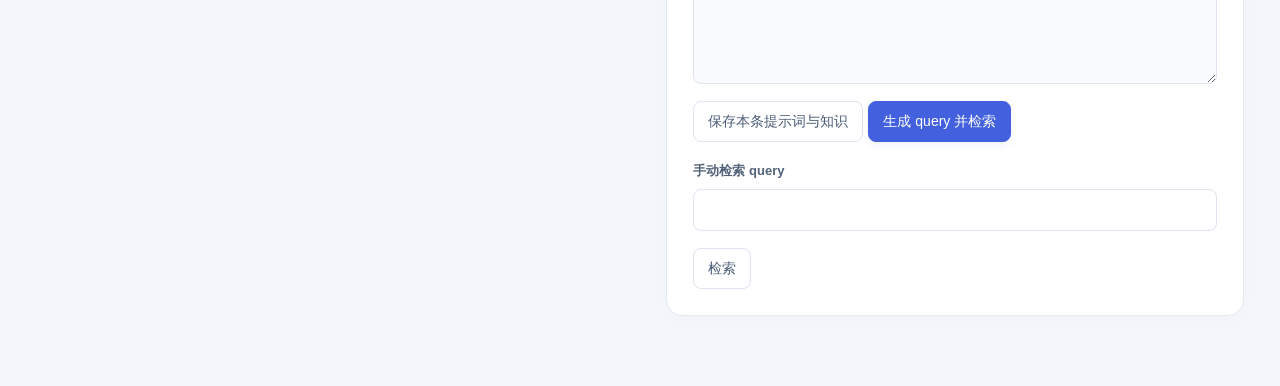
==== commit 009e9536: "分别保存" ====
--- a/label_badcase/knowledge_static/index.html
+++ b/label_badcase/knowledge_static/index.html
@@ -4,4 +4,4 @@
 .gt-banner{display:flex;flex-wrap:wrap;align-items:center;justify-content:space-between;gap:6px;padding:13px 15px;margin:12px 0;border:1px solid #76c7a3;border-left:5px solid #159367;background:#e9f8f0;border-radius:9px;color:#126b4a}.gt-banner strong{font-size:14px}.gt-banner span{font-size:12px}.gt-hit{border:2px solid #35a777;box-shadow:0 0 0 3px #35a77712}.gt-hit summary,.gt-hit[open] summary{background:#edf9f2;color:#126b4a;font-weight:700}.gt-hit summary:hover{background:#dff3e8}.gt-miss{padding:10px 14px;margin:12px 0;border:1px solid #efd6ab;border-radius:8px;background:#fff8eb;color:#98651b;font-size:13px}
 </style>
 <header><h1>Badcase · 知识解决能力标注</h1><p id="stats"></p><div class="toolbar"><select id="filter"><option value="all">全部</option><option value="pending">未标注</option><option value="yes">能通过知识解决</option><option value="no">不能通过知识解决</option></select> <input id="search" placeholder="搜索对话、query、GT"><button id="prev">上一条</button><button id="next">下一条</button><span id="position"></span> <input id="pageNumber" type="number" min="1" step="1" aria-label="跳转页码" style="width:90px"><button id="jump">跳转</button><a href="/api/export" download="knowledge_annotations.json">导出标注 JSON</a></div><p id="status" role="status"></p><div class="toolbar"><span id="syncStatus">自动同步 · 每 3 秒</span><button id="syncNow">立即同步</button><label style="margin:0">我的标注姓名 <input id="owner" placeholder="填写姓名（选填）" style="display:inline;width:150px"></label></div><div id="conflicts" hidden class="gt-miss"><strong>检测到其他人的修改，当前输入已保留</strong><pre id="remoteChanges"></pre><button id="acceptRemote">采用最新标注</button><button id="keepLocal">保留我的标注并保存</button><button id="acceptSettings">采用最新提示词与知识</button><button id="keepSettings">保留我的提示词与知识并保存</button></div></header>
-<main><section><h2 id="recordTitle"></h2><h3>对话</h3><pre id="dialogue"></pre><h3>原 query</h3><pre id="original"></pre><h3>GT 案例</h3><div id="gt"></div><h3>原召回案例</h3><div id="retrieved"></div></section><div><section><h2>知识解决能力判断</h2><label>能否通过知识解决（必选）<select id="decision"><option value="">请选择</option><option value="yes">能</option><option value="no">不能</option></select></label><div id="yesFields"><label>知识条目（选填）<textarea id="entry" placeholder="记录能够帮助解决这条 badcase 的知识…"></textarea></label><button id="useEntry">追加到测试知识</button></div><div id="noFields"><label>错误类型（选填）<input id="errorType" list="types"><datalist id="types"></datalist></label><label>原因（选填）<textarea id="reason" placeholder="描述无法通过知识解决的原因…"></textarea></label></div><button id="save">保存标注</button><button id="saveNext">保存并跳转到下一条未标注</button><p>选择判断后点击保存。翻页前会保存已有判断；未选择判断不能保存。</p></section><section><h2>Query 生成与检索验证</h2><label>基础提示词模板<textarea id="prompt"></textarea></label><p>支持 {knowledge} 和 {dialogue}；没有对话占位符时会自动追加当前对话。</p><label>测试知识条目<textarea id="knowledge"></textarea></label><button id="saveSettings">保存提示词与知识</button><button id="generate">生成 query 并检索</button><label>手动检索 query<input id="query" style="width:100%"></label><button id="retrieve">检索</button><div id="results"></div></section></div></main><script src="/app.js"></script></html>
+<main><section><h2 id="recordTitle"></h2><h3>对话</h3><pre id="dialogue"></pre><h3>原 query</h3><pre id="original"></pre><h3>GT 案例</h3><div id="gt"></div><h3>原召回案例</h3><div id="retrieved"></div></section><div><section><h2>知识解决能力判断</h2><label>能否通过知识解决（必选）<select id="decision"><option value="">请选择</option><option value="yes">能</option><option value="no">不能</option></select></label><div id="yesFields"><label>知识条目（选填）<textarea id="entry" placeholder="记录能够帮助解决这条 badcase 的知识…"></textarea></label><button id="useEntry">追加到测试知识</button></div><div id="noFields"><label>错误类型（选填）<input id="errorType" list="types"><datalist id="types"></datalist></label><label>原因（选填）<textarea id="reason" placeholder="描述无法通过知识解决的原因…"></textarea></label></div><button id="save">保存标注</button><button id="saveNext">保存并跳转到下一条未标注</button><p>选择判断后点击保存。翻页前会保存已有判断；未选择判断不能保存。</p></section><section><h2>Query 生成与检索验证</h2><label>基础提示词模板<textarea id="prompt"></textarea></label><p>支持 {knowledge} 和 {dialogue}；没有对话占位符时会自动追加当前对话。</p><label>测试知识条目<textarea id="knowledge"></textarea></label><button id="saveSettings">保存本条提示词与知识</button><button id="generate">生成 query 并检索</button><label>手动检索 query<input id="query" style="width:100%"></label><button id="retrieve">检索</button><div id="results"></div></section></div></main><script src="/app.js"></script></html>
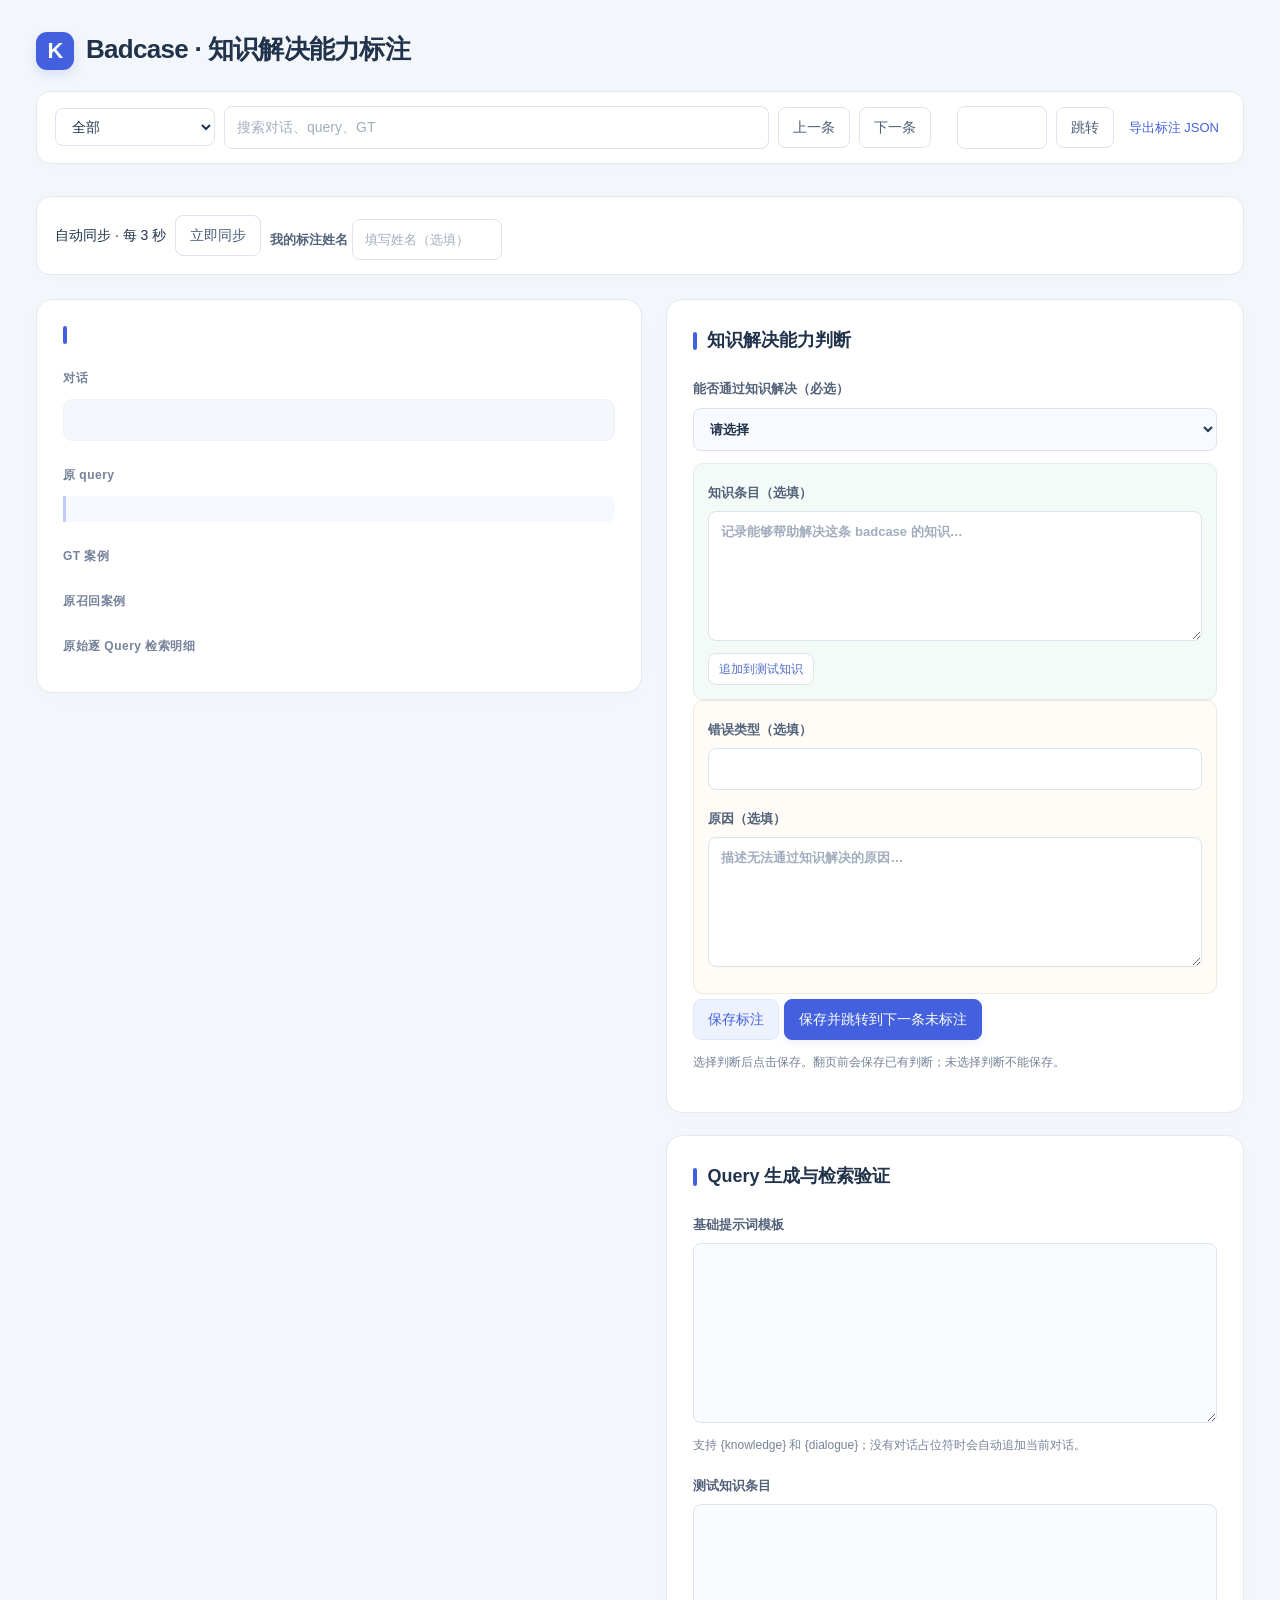
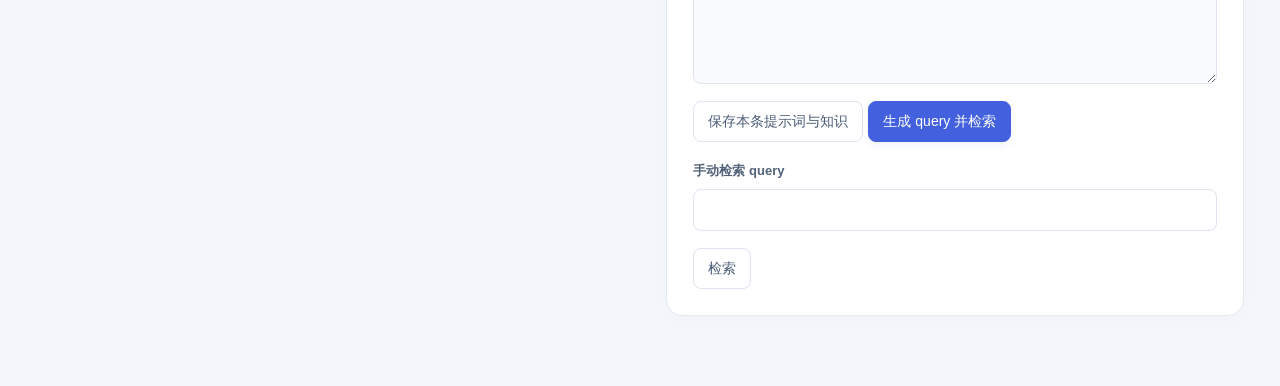
==== commit 9c223cd1: "初步实现关联聚类，完善知识标注器" ====
--- a/label_badcase/knowledge_static/index.html
+++ b/label_badcase/knowledge_static/index.html
@@ -4,4 +4,4 @@
 .gt-banner{display:flex;flex-wrap:wrap;align-items:center;justify-content:space-between;gap:6px;padding:13px 15px;margin:12px 0;border:1px solid #76c7a3;border-left:5px solid #159367;background:#e9f8f0;border-radius:9px;color:#126b4a}.gt-banner strong{font-size:14px}.gt-banner span{font-size:12px}.gt-hit{border:2px solid #35a777;box-shadow:0 0 0 3px #35a77712}.gt-hit summary,.gt-hit[open] summary{background:#edf9f2;color:#126b4a;font-weight:700}.gt-hit summary:hover{background:#dff3e8}.gt-miss{padding:10px 14px;margin:12px 0;border:1px solid #efd6ab;border-radius:8px;background:#fff8eb;color:#98651b;font-size:13px}
 </style>
 <header><h1>Badcase · 知识解决能力标注</h1><p id="stats"></p><div class="toolbar"><select id="filter"><option value="all">全部</option><option value="pending">未标注</option><option value="yes">能通过知识解决</option><option value="no">不能通过知识解决</option></select> <input id="search" placeholder="搜索对话、query、GT"><button id="prev">上一条</button><button id="next">下一条</button><span id="position"></span> <input id="pageNumber" type="number" min="1" step="1" aria-label="跳转页码" style="width:90px"><button id="jump">跳转</button><a href="/api/export" download="knowledge_annotations.json">导出标注 JSON</a></div><p id="status" role="status"></p><div class="toolbar"><span id="syncStatus">自动同步 · 每 3 秒</span><button id="syncNow">立即同步</button><label style="margin:0">我的标注姓名 <input id="owner" placeholder="填写姓名（选填）" style="display:inline;width:150px"></label></div><div id="conflicts" hidden class="gt-miss"><strong>检测到其他人的修改，当前输入已保留</strong><pre id="remoteChanges"></pre><button id="acceptRemote">采用最新标注</button><button id="keepLocal">保留我的标注并保存</button><button id="acceptSettings">采用最新提示词与知识</button><button id="keepSettings">保留我的提示词与知识并保存</button></div></header>
-<main><section><h2 id="recordTitle"></h2><h3>对话</h3><pre id="dialogue"></pre><h3>原 query</h3><pre id="original"></pre><h3>GT 案例</h3><div id="gt"></div><h3>原召回案例</h3><div id="retrieved"></div></section><div><section><h2>知识解决能力判断</h2><label>能否通过知识解决（必选）<select id="decision"><option value="">请选择</option><option value="yes">能</option><option value="no">不能</option></select></label><div id="yesFields"><label>知识条目（选填）<textarea id="entry" placeholder="记录能够帮助解决这条 badcase 的知识…"></textarea></label><button id="useEntry">追加到测试知识</button></div><div id="noFields"><label>错误类型（选填）<input id="errorType" list="types"><datalist id="types"></datalist></label><label>原因（选填）<textarea id="reason" placeholder="描述无法通过知识解决的原因…"></textarea></label></div><button id="save">保存标注</button><button id="saveNext">保存并跳转到下一条未标注</button><p>选择判断后点击保存。翻页前会保存已有判断；未选择判断不能保存。</p></section><section><h2>Query 生成与检索验证</h2><label>基础提示词模板<textarea id="prompt"></textarea></label><p>支持 {knowledge} 和 {dialogue}；没有对话占位符时会自动追加当前对话。</p><label>测试知识条目<textarea id="knowledge"></textarea></label><button id="saveSettings">保存本条提示词与知识</button><button id="generate">生成 query 并检索</button><label>手动检索 query<input id="query" style="width:100%"></label><button id="retrieve">检索</button><div id="results"></div></section></div></main><script src="/app.js"></script></html>
+<main><section><h2 id="recordTitle"></h2><h3>对话</h3><pre id="dialogue"></pre><h3>原 query</h3><pre id="original"></pre><h3>GT 案例</h3><div id="gt"></div><h3>原召回案例</h3><div id="retrieved"></div><h3>原始逐 Query 检索明细</h3><div id="perQuery"></div></section><div><section><h2>知识解决能力判断</h2><label>能否通过知识解决（必选）<select id="decision"><option value="">请选择</option><option value="yes">能</option><option value="no">不能</option></select></label><div id="yesFields"><label>知识条目（选填）<textarea id="entry" placeholder="记录能够帮助解决这条 badcase 的知识…"></textarea></label><button id="useEntry">追加到测试知识</button></div><div id="noFields"><label>错误类型（选填）<input id="errorType" list="types"><datalist id="types"></datalist></label><label>原因（选填）<textarea id="reason" placeholder="描述无法通过知识解决的原因…"></textarea></label></div><button id="save">保存标注</button><button id="saveNext">保存并跳转到下一条未标注</button><p>选择判断后点击保存。翻页前会保存已有判断；未选择判断不能保存。</p></section><section><h2>Query 生成与检索验证</h2><label>基础提示词模板<textarea id="prompt"></textarea></label><p>支持 {knowledge} 和 {dialogue}；没有对话占位符时会自动追加当前对话。</p><label>测试知识条目<textarea id="knowledge"></textarea></label><button id="saveSettings">保存本条提示词与知识</button><button id="generate">生成 query 并检索</button><label>手动检索 query<input id="query" style="width:100%"></label><button id="retrieve">检索</button><div id="results"></div></section></div></main><script src="/app.js"></script></html>
